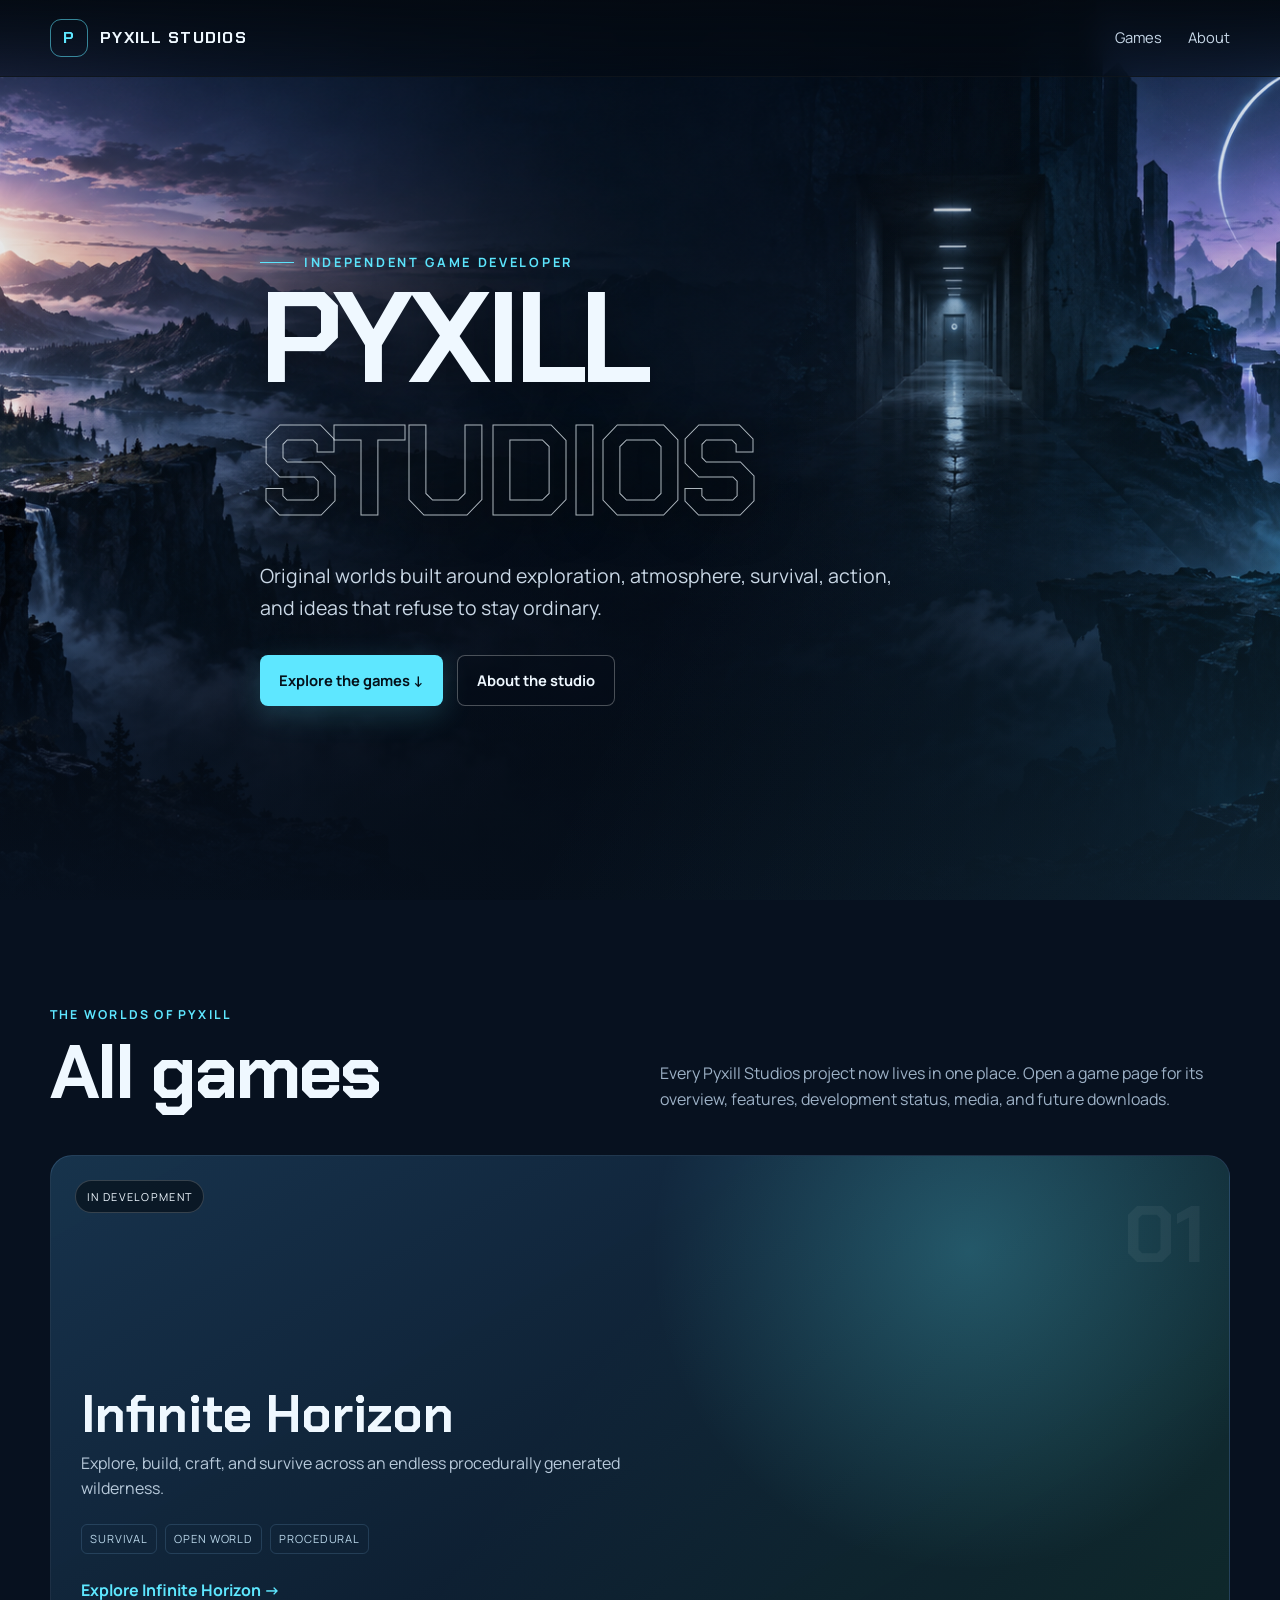
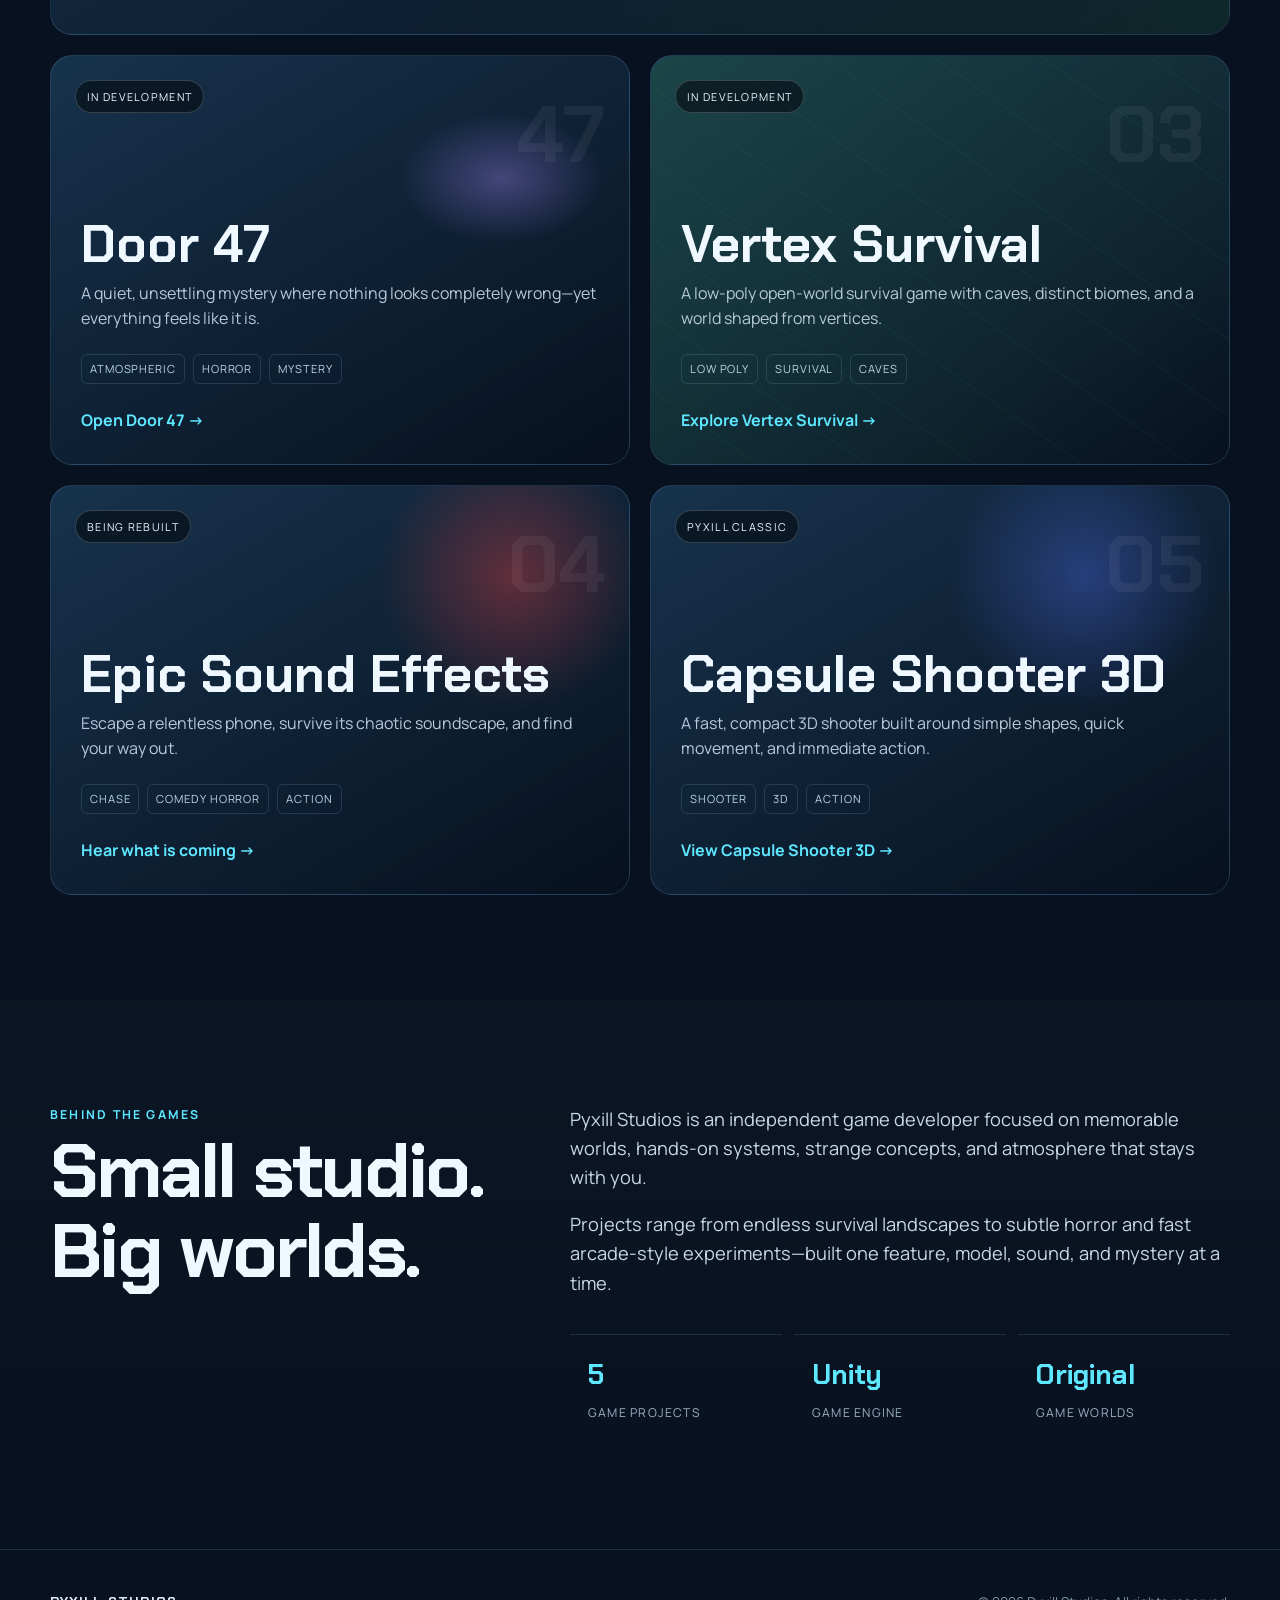
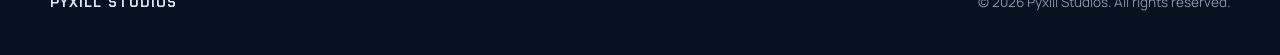
==== index.html @ edc01e5e "Add files via upload" ====
<!doctype html><html lang="en"><head><meta charset="utf-8"><meta name="viewport" content="width=device-width,initial-scale=1"><meta name="theme-color" content="#07111f"><meta name="description" content="Pyxill Studios — original indie games and strange new worlds."><title>Pyxill Studios — Indie Games</title><link rel="preconnect" href="https://fonts.googleapis.com"><link rel="preconnect" href="https://fonts.gstatic.com" crossorigin><link href="https://fonts.googleapis.com/css2?family=Chakra+Petch:wght@500;600;700&family=Manrope:wght@400;500;600;700&display=swap" rel="stylesheet"><link rel="stylesheet" href="styles.css"></head>
<body><a class="skip" href="#games">Skip to games</a><nav><div class="wrap nav-inner"><a class="brand" href="./"><span class="mark">P</span> PYXILL STUDIOS</a><button class="menu-button" aria-expanded="false">☰</button><div class="nav-links"><a href="#games">Games</a><a href="#about">About</a></div></div></nav>
<header class="hero" id="top"><div class="wrap hero-content"><div class="eyebrow">Independent game developer</div><h1>PYXILL <span>STUDIOS</span></h1><p class="intro">Original worlds built around exploration, atmosphere, survival, action, and ideas that refuse to stay ordinary.</p><div class="actions"><a class="button primary" href="#games">Explore the games ↓</a><a class="button secondary" href="#about">About the studio</a></div></div></header>
<main><section id="games"><div class="wrap"><div class="section-head reveal"><div><div class="kicker">The worlds of Pyxill</div><h2>All games</h2></div><p>Every Pyxill Studios project now lives in one place. Open a game page for its overview, features, development status, media, and future downloads.</p></div><div class="game-grid">
<article class="game-card horizon reveal"><span class="status">In development</span><span class="game-no">01</span><h3>Infinite Horizon</h3><p>Explore, build, craft, and survive across an endless procedurally generated wilderness.</p><div class="tags"><span>Survival</span><span>Open world</span><span>Procedural</span></div><a class="card-link" href="Infinite-Horizon/">Explore Infinite Horizon →</a></article>
<article class="game-card door reveal"><span class="status">In development</span><span class="game-no">47</span><h3>Door 47</h3><p>A quiet, unsettling mystery where nothing looks completely wrong—yet everything feels like it is.</p><div class="tags"><span>Atmospheric</span><span>Horror</span><span>Mystery</span></div><a class="card-link" href="Door-47/">Open Door 47 →</a></article>
<article class="game-card vertex reveal"><span class="status">In development</span><span class="game-no">03</span><h3>Vertex Survival</h3><p>A low-poly open-world survival game with caves, distinct biomes, and a world shaped from vertices.</p><div class="tags"><span>Low poly</span><span>Survival</span><span>Caves</span></div><a class="card-link" href="Vertex-Survival/">Explore Vertex Survival →</a></article>
<article class="game-card effects reveal"><span class="status">Being rebuilt</span><span class="game-no">04</span><h3>Epic Sound Effects</h3><p>Escape a relentless phone, survive its chaotic soundscape, and find your way out.</p><div class="tags"><span>Chase</span><span>Comedy horror</span><span>Action</span></div><a class="card-link" href="Epic-Sound-Effects/">Hear what is coming →</a></article>
<article class="game-card capsule reveal"><span class="status">Pyxill classic</span><span class="game-no">05</span><h3>Capsule Shooter 3D</h3><p>A fast, compact 3D shooter built around simple shapes, quick movement, and immediate action.</p><div class="tags"><span>Shooter</span><span>3D</span><span>Action</span></div><a class="card-link" href="Capsule-Shooter-3D/">View Capsule Shooter 3D →</a></article>
</div></div></section><section class="about" id="about"><div class="wrap about-grid"><div class="reveal"><div class="kicker">Behind the games</div><h2>Small studio.<br>Big worlds.</h2></div><div class="about-copy reveal"><p>Pyxill Studios is an independent game developer focused on memorable worlds, hands-on systems, strange concepts, and atmosphere that stays with you.</p><p>Projects range from endless survival landscapes to subtle horror and fast arcade-style experiments—built one feature, model, sound, and mystery at a time.</p><div class="stats"><div class="stat"><strong>5</strong><span>Game projects</span></div><div class="stat"><strong>Unity</strong><span>Game engine</span></div><div class="stat"><strong>Original</strong><span>Game worlds</span></div></div></div></div></section></main>
<footer><div class="wrap footer-inner"><div class="footer-brand">PYXILL STUDIOS</div><div>© <span data-year></span> Pyxill Studios. All rights reserved.</div></div></footer><script src="script.js"></script></body></html>
---- styles.css ----
:root{--ink:#eff8ff;--muted:#9db1c6;--line:rgba(141,205,255,.16);--navy:#07111f;--max:1180px;--accent:#5ee7ff;--accent-rgb:94,231,255}*{box-sizing:border-box}html{scroll-behavior:smooth}body{margin:0;background:var(--navy);color:var(--ink);font-family:Manrope,system-ui,sans-serif;line-height:1.6;overflow-x:hidden}a{color:inherit}.wrap{width:min(calc(100% - 40px),var(--max));margin:auto}.skip{position:fixed;left:16px;top:-60px;z-index:99;background:#fff;color:#07111f;padding:10px 14px;border-radius:8px}.skip:focus{top:12px}nav{position:fixed;inset:0 0 auto;z-index:20;background:linear-gradient(180deg,rgba(4,10,18,.94),rgba(4,10,18,.5));backdrop-filter:blur(12px);border-bottom:1px solid rgba(255,255,255,.04)}.nav-inner{min-height:76px;display:flex;align-items:center;justify-content:space-between}.brand{display:flex;align-items:center;gap:12px;text-decoration:none;font-family:"Chakra Petch";font-weight:700;letter-spacing:.08em}.mark{display:grid;place-items:center;width:38px;height:38px;border:1px solid rgba(var(--accent-rgb),.55);border-radius:11px;color:var(--accent)}.nav-links{display:flex;gap:26px}.nav-links a{text-decoration:none;color:#c7d7e7;font-size:.92rem}.nav-links a:hover{color:var(--accent)}.menu-button{display:none;color:white;background:none;border:1px solid var(--line);border-radius:8px;padding:7px 10px;font-size:1.1rem}.hero{min-height:760px;height:100svh;display:grid;align-items:end;position:relative;background-image:linear-gradient(90deg,rgba(4,10,18,.08),rgba(4,10,18,.34) 38%,rgba(4,10,18,.08)),linear-gradient(0deg,#07111f 0%,transparent 48%),url('assets/pyxill-hero.png');background-size:cover;background-position:center}.hero:after{content:"";position:absolute;inset:0;background:linear-gradient(115deg,transparent 55%,rgba(var(--accent-rgb),.08));pointer-events:none}.hero-content{position:relative;z-index:2;padding:150px 0 11vh;max-width:760px}.eyebrow{display:inline-flex;align-items:center;gap:10px;text-transform:uppercase;letter-spacing:.21em;color:var(--accent);font-size:.8rem;font-weight:700}.eyebrow:before{content:"";width:34px;height:1px;background:var(--accent);box-shadow:0 0 10px var(--accent)}h1,h2,h3{font-family:"Chakra Petch";line-height:1.04;margin:0}h1{font-size:clamp(4rem,10vw,8.8rem);letter-spacing:-.045em;text-shadow:0 4px 40px rgba(0,0,0,.5)}h1 span{display:block;color:transparent;-webkit-text-stroke:1px rgba(239,248,255,.72)}.intro{max-width:650px;font-size:clamp(1rem,2vw,1.22rem);color:#c9d7e5;margin:22px 0 32px}.actions{display:flex;gap:14px;flex-wrap:wrap}.button{display:inline-flex;align-items:center;gap:12px;border-radius:8px;padding:13px 19px;text-decoration:none;font-weight:700;font-size:.92rem;transition:.2s}.button.primary{background:var(--accent);color:#041019;box-shadow:0 8px 30px rgba(var(--accent-rgb),.2)}.button.primary:hover{transform:translateY(-2px)}.button.secondary{border:1px solid rgba(255,255,255,.28);background:rgba(5,13,24,.44)}.button.secondary:hover{border-color:var(--accent);color:var(--accent)}section{padding:105px 0}.section-head{display:grid;grid-template-columns:1fr 1fr;gap:40px;align-items:end;margin-bottom:42px}.kicker{color:var(--accent);text-transform:uppercase;letter-spacing:.18em;font-size:.77rem;font-weight:700;margin-bottom:8px}.section-head h2,.about h2{font-size:clamp(2.6rem,6vw,5rem);letter-spacing:-.035em}.section-head p{color:var(--muted);margin:0;max-width:550px}.game-grid{display:grid;grid-template-columns:repeat(2,1fr);gap:20px}.game-card{position:relative;min-height:410px;padding:30px;border:1px solid var(--line);border-radius:22px;overflow:hidden;display:flex;flex-direction:column;justify-content:flex-end;background:linear-gradient(150deg,rgba(26,56,83,.88),rgba(7,17,31,.96));isolation:isolate}.game-card:first-child{grid-column:span 2;min-height:480px}.game-card:before{content:"";position:absolute;inset:0;z-index:-2;background:radial-gradient(circle at 78% 20%,rgba(94,231,255,.25),transparent 32%),linear-gradient(125deg,transparent 45%,rgba(74,222,128,.11))}.game-card.door:before{background:radial-gradient(ellipse at 78% 30%,rgba(167,139,250,.35),transparent 16%)}.game-card.vertex:before{background:linear-gradient(135deg,rgba(38,110,63,.3),transparent),repeating-linear-gradient(35deg,transparent 0 60px,rgba(89,255,144,.035) 61px 62px)}.game-card.effects:before{background:radial-gradient(circle at 80% 22%,rgba(255,68,68,.34),transparent 24%)}.game-card.capsule:before{background:radial-gradient(circle at 75% 22%,rgba(85,116,255,.34),transparent 25%)}.status{position:absolute;top:24px;left:24px;border:1px solid rgba(255,255,255,.18);background:rgba(4,10,18,.6);padding:7px 11px;border-radius:999px;text-transform:uppercase;letter-spacing:.12em;font-size:.68rem}.game-no{position:absolute;right:24px;top:15px;font-family:"Chakra Petch";font-size:5rem;font-weight:700;color:rgba(255,255,255,.055)}.game-card h3{font-size:clamp(2.1rem,4vw,4rem);margin-bottom:10px}.game-card p{max-width:600px;color:#b7c9da;margin:0 0 22px}.tags{display:flex;gap:8px;flex-wrap:wrap;margin-bottom:24px}.tags span{font-size:.7rem;letter-spacing:.08em;text-transform:uppercase;color:#b9d6e9;border:1px solid var(--line);border-radius:6px;padding:5px 8px}.card-link{text-decoration:none;font-weight:700;color:var(--accent);align-self:flex-start}.card-link:hover{text-decoration:underline;text-underline-offset:5px}.about{background:linear-gradient(180deg,rgba(255,255,255,.018),transparent)}.about-grid{display:grid;grid-template-columns:.8fr 1.2fr;gap:80px}.about-copy{font-size:1.14rem;color:#c7d7e6}.about-copy p:first-child{margin-top:0}.stats{display:grid;grid-template-columns:repeat(3,1fr);gap:12px;margin-top:36px}.stat{padding:18px;border-top:1px solid var(--line)}.stat strong{display:block;font-family:"Chakra Petch";font-size:1.7rem;color:var(--accent)}.stat span{font-size:.76rem;color:var(--muted);text-transform:uppercase;letter-spacing:.1em}.game-page.door-theme{--accent:#b49bff;--accent-rgb:180,155,255}.game-page.vertex-theme{--accent:#65ef8d;--accent-rgb:101,239,141}.game-page.effects-theme{--accent:#ff765f;--accent-rgb:255,118,95}.game-page.capsule-theme{--accent:#82a1ff;--accent-rgb:130,161,255}.game-hero{min-height:720px;padding:170px 0 90px;display:flex;align-items:end;position:relative;overflow:hidden;background:radial-gradient(circle at 77% 32%,rgba(var(--accent-rgb),.25),transparent 26%),linear-gradient(135deg,#0c2033,#07111f 55%)}.game-hero:before{content:"";position:absolute;inset:0;background:repeating-linear-gradient(90deg,transparent 0 88px,rgba(255,255,255,.025) 89px 90px);mask-image:linear-gradient(to bottom,black,transparent)}.game-hero-content{position:relative;z-index:1;max-width:850px}.crumbs{font-size:.8rem;color:var(--muted);margin-bottom:35px}.crumbs a{text-decoration:none}.crumbs a:hover{color:var(--accent)}.game-hero h1{font-size:clamp(3.6rem,9vw,8rem)}.game-hero .lede{font-size:clamp(1.05rem,2vw,1.35rem);color:#c6d7e7;max-width:720px;margin:22px 0 30px}.status-row{display:flex;gap:10px;flex-wrap:wrap}.pill{padding:7px 11px;border:1px solid rgba(var(--accent-rgb),.32);color:var(--accent);border-radius:999px;font-size:.72rem;letter-spacing:.1em;text-transform:uppercase;background:rgba(5,13,24,.45)}.content-grid{display:grid;grid-template-columns:1.3fr .7fr;gap:55px}.prose h2,.feature-section h2,.media-section h2{font-size:clamp(2.4rem,5vw,4.4rem);margin-bottom:24px}.prose p{color:#bdcede;font-size:1.08rem}.info-panel{border:1px solid var(--line);border-radius:18px;padding:25px;background:rgba(255,255,255,.02)}.info-row{padding:15px 0;border-bottom:1px solid var(--line)}.info-row:last-child{border:0}.info-row span{display:block;color:var(--muted);font-size:.72rem;text-transform:uppercase;letter-spacing:.12em}.info-row strong{display:block;margin-top:4px;font-family:"Chakra Petch";font-size:1.15rem}.features{display:grid;grid-template-columns:repeat(3,1fr);gap:16px}.feature{border:1px solid var(--line);border-radius:16px;padding:24px;background:linear-gradient(145deg,rgba(var(--accent-rgb),.07),rgba(255,255,255,.015))}.feature .num{color:var(--accent);font-family:"Chakra Petch";font-weight:700}.feature h3{font-size:1.45rem;margin:22px 0 10px}.feature p{color:var(--muted);margin:0}.media-placeholder{min-height:280px;border:1px dashed rgba(var(--accent-rgb),.35);border-radius:20px;display:grid;place-items:center;text-align:center;color:var(--muted);padding:30px;background:rgba(var(--accent-rgb),.03)}.media-placeholder strong{display:block;color:var(--ink);font-family:"Chakra Petch";font-size:1.5rem}.download-box{border:1px solid var(--line);border-radius:20px;padding:34px;display:flex;align-items:center;justify-content:space-between;gap:30px;background:linear-gradient(100deg,rgba(var(--accent-rgb),.1),rgba(255,255,255,.015))}.download-box h2{font-size:clamp(2rem,4vw,3.5rem)}.download-box p{color:var(--muted);margin:8px 0 0}footer{border-top:1px solid var(--line);padding:42px 0}.footer-inner{display:flex;justify-content:space-between;gap:24px;color:#8096a9;font-size:.85rem}.footer-brand{color:#d9e8f5;font-family:"Chakra Petch";font-weight:700;letter-spacing:.08em}.reveal{opacity:0;transform:translateY(24px);transition:opacity .7s,transform .7s}.reveal.visible{opacity:1;transform:none}@media(max-width:800px){.menu-button{display:block}.nav-links{display:none;position:absolute;top:76px;left:20px;right:20px;padding:18px;flex-direction:column;align-items:flex-start;border:1px solid var(--line);border-radius:12px;background:#07111f}.nav-links.open{display:flex}.hero{min-height:680px;background-position:58% center}.section-head,.about-grid,.content-grid{grid-template-columns:1fr;gap:25px}.game-grid{grid-template-columns:1fr}.game-card:first-child{grid-column:auto}.features,.stats{grid-template-columns:1fr}.download-box,.footer-inner{align-items:flex-start;flex-direction:column}section{padding:76px 0}.game-hero{min-height:650px;padding-top:145px}}@media(prefers-reduced-motion:reduce){html{scroll-behavior:auto}.reveal{opacity:1;transform:none;transition:none}}
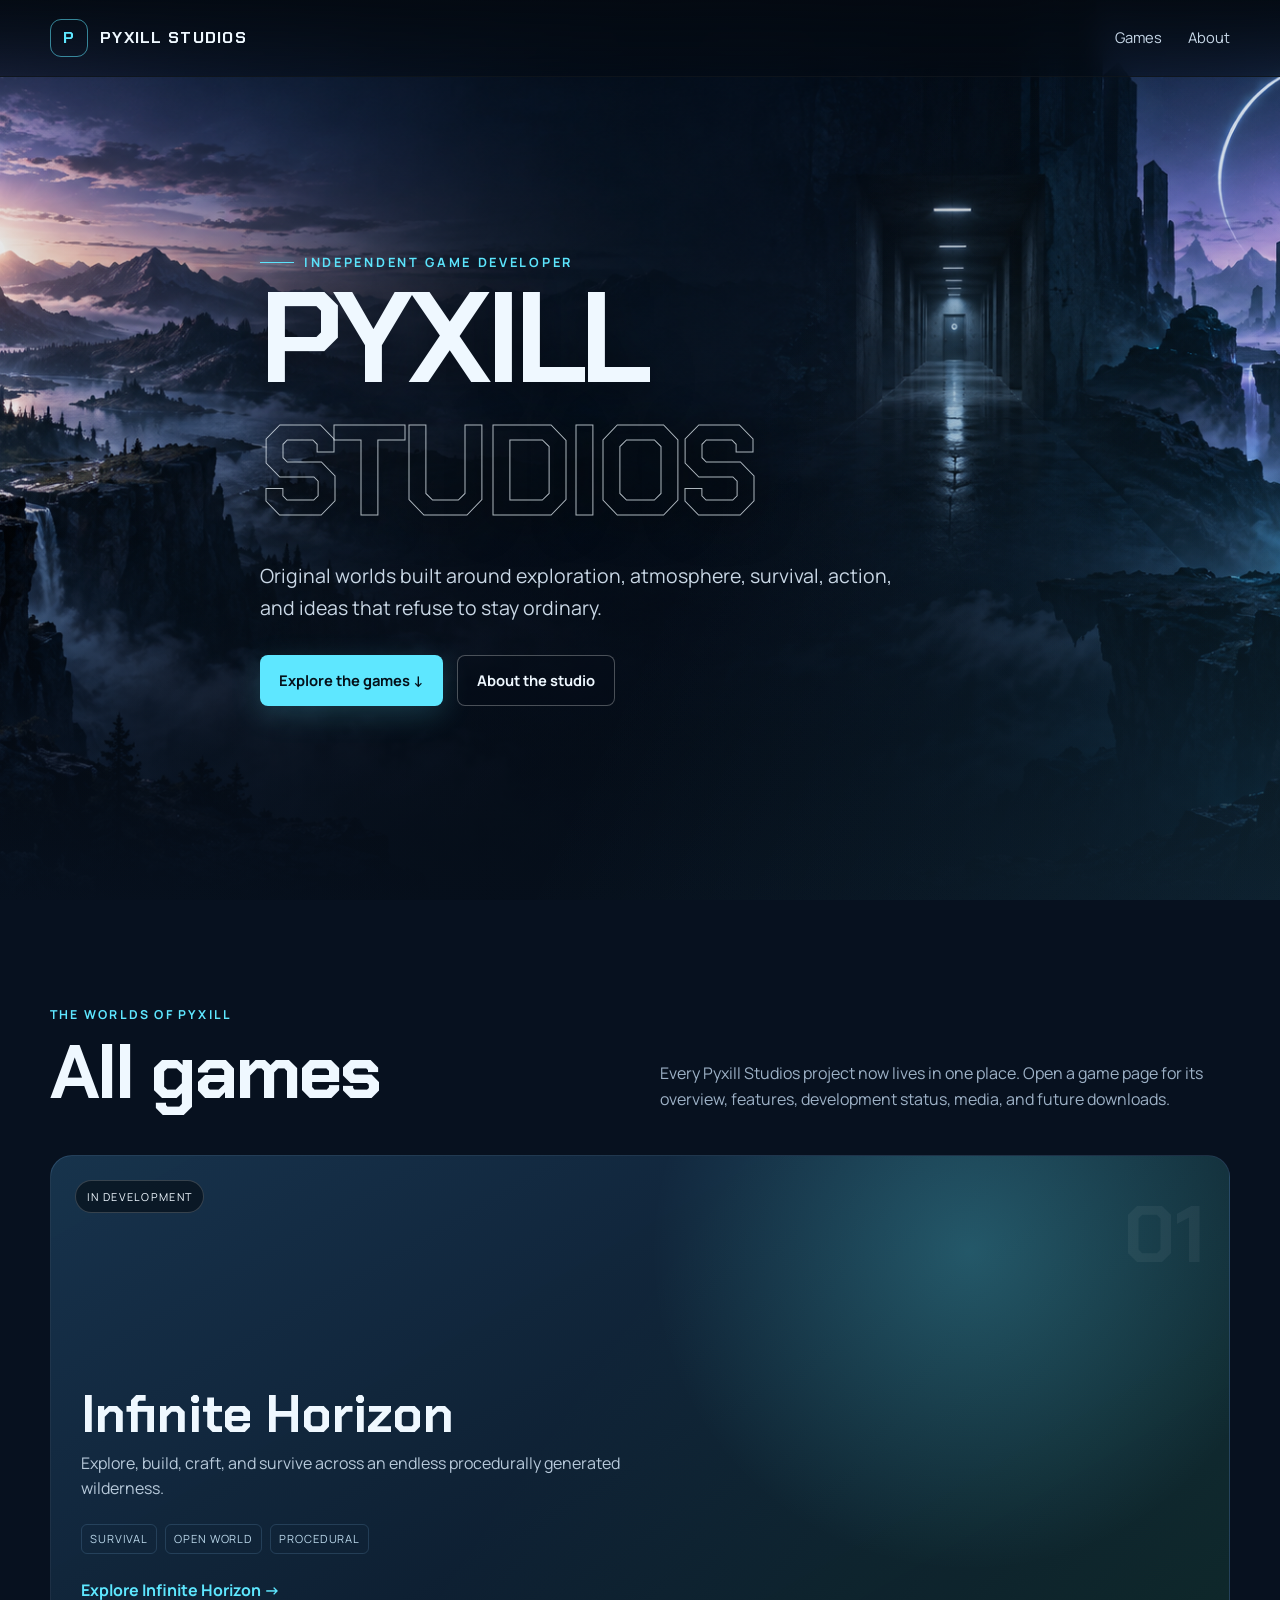
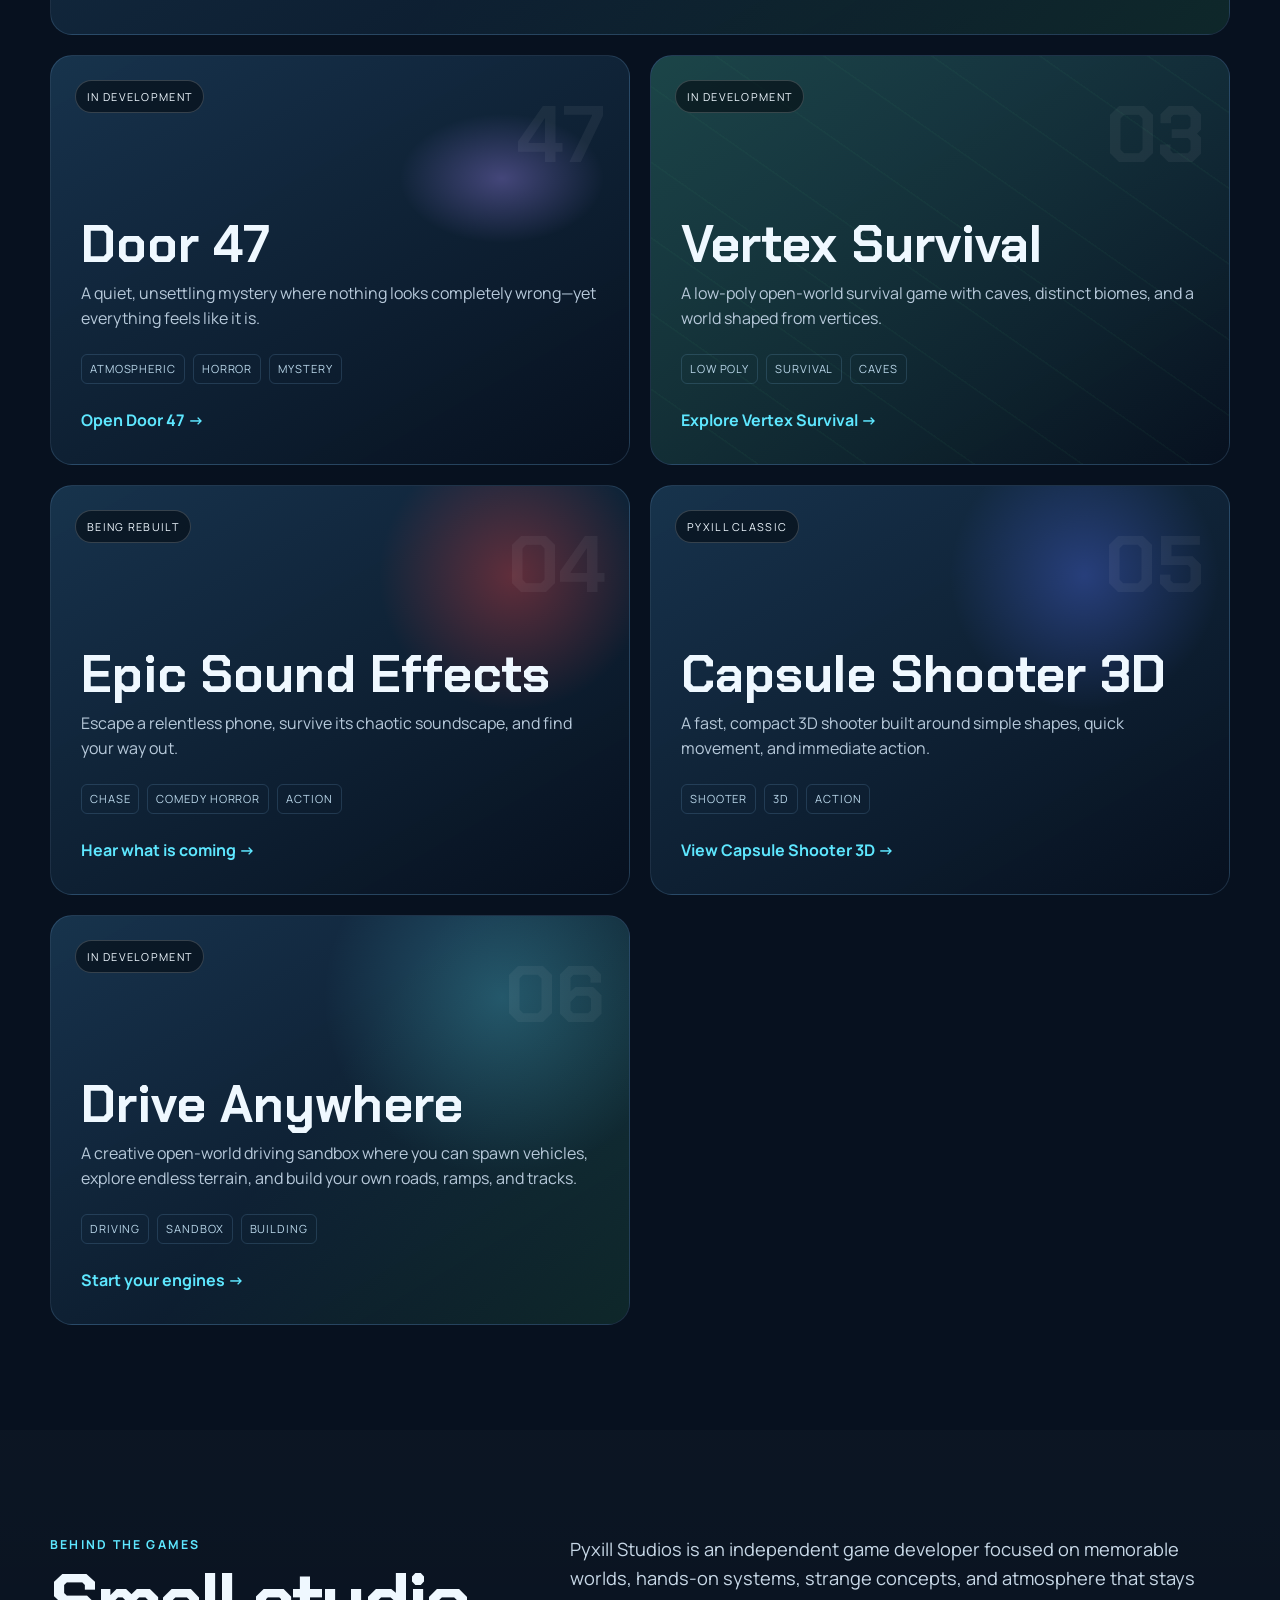
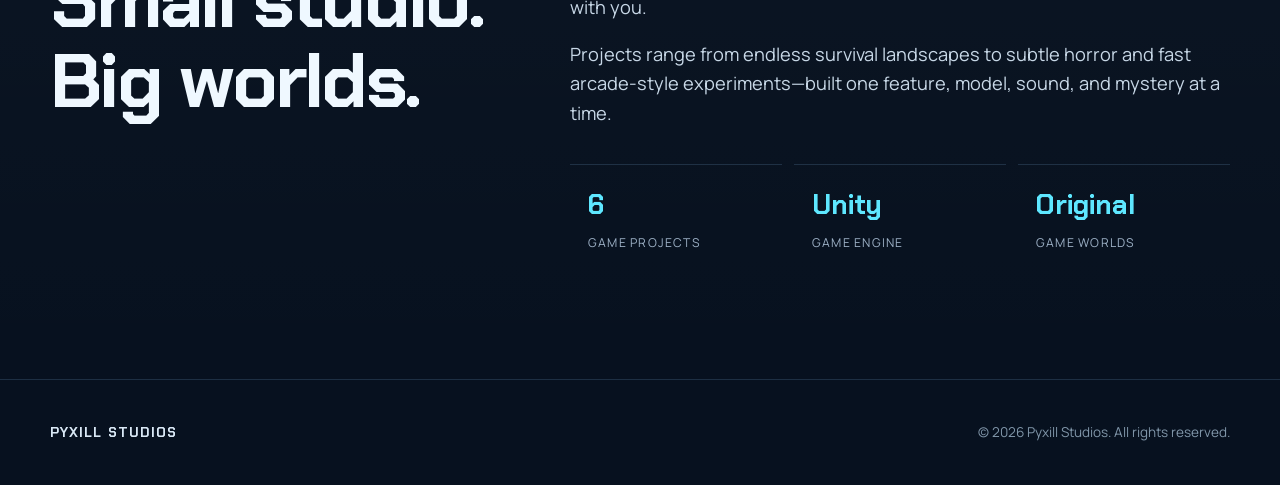
==== commit ab4c664e: "Add Drive Anywhere to game lineup" ====
--- a/index.html
+++ b/index.html
@@ -7,5 +7,6 @@
 <article class="game-card vertex reveal"><span class="status">In development</span><span class="game-no">03</span><h3>Vertex Survival</h3><p>A low-poly open-world survival game with caves, distinct biomes, and a world shaped from vertices.</p><div class="tags"><span>Low poly</span><span>Survival</span><span>Caves</span></div><a class="card-link" href="Vertex-Survival/">Explore Vertex Survival →</a></article>
 <article class="game-card effects reveal"><span class="status">Being rebuilt</span><span class="game-no">04</span><h3>Epic Sound Effects</h3><p>Escape a relentless phone, survive its chaotic soundscape, and find your way out.</p><div class="tags"><span>Chase</span><span>Comedy horror</span><span>Action</span></div><a class="card-link" href="Epic-Sound-Effects/">Hear what is coming →</a></article>
 <article class="game-card capsule reveal"><span class="status">Pyxill classic</span><span class="game-no">05</span><h3>Capsule Shooter 3D</h3><p>A fast, compact 3D shooter built around simple shapes, quick movement, and immediate action.</p><div class="tags"><span>Shooter</span><span>3D</span><span>Action</span></div><a class="card-link" href="Capsule-Shooter-3D/">View Capsule Shooter 3D →</a></article>
-</div></div></section><section class="about" id="about"><div class="wrap about-grid"><div class="reveal"><div class="kicker">Behind the games</div><h2>Small studio.<br>Big worlds.</h2></div><div class="about-copy reveal"><p>Pyxill Studios is an independent game developer focused on memorable worlds, hands-on systems, strange concepts, and atmosphere that stays with you.</p><p>Projects range from endless survival landscapes to subtle horror and fast arcade-style experiments—built one feature, model, sound, and mystery at a time.</p><div class="stats"><div class="stat"><strong>5</strong><span>Game projects</span></div><div class="stat"><strong>Unity</strong><span>Game engine</span></div><div class="stat"><strong>Original</strong><span>Game worlds</span></div></div></div></div></section></main>
+<article class="game-card drive reveal"><span class="status">In development</span><span class="game-no">06</span><h3>Drive Anywhere</h3><p>A creative open-world driving sandbox where you can spawn vehicles, explore endless terrain, and build your own roads, ramps, and tracks.</p><div class="tags"><span>Driving</span><span>Sandbox</span><span>Building</span></div><a class="card-link" href="Drive-Anywhere/">Start your engines →</a></article>
+</div></div></section><section class="about" id="about"><div class="wrap about-grid"><div class="reveal"><div class="kicker">Behind the games</div><h2>Small studio.<br>Big worlds.</h2></div><div class="about-copy reveal"><p>Pyxill Studios is an independent game developer focused on memorable worlds, hands-on systems, strange concepts, and atmosphere that stays with you.</p><p>Projects range from endless survival landscapes to subtle horror and fast arcade-style experiments—built one feature, model, sound, and mystery at a time.</p><div class="stats"><div class="stat"><strong>6</strong><span>Game projects</span></div><div class="stat"><strong>Unity</strong><span>Game engine</span></div><div class="stat"><strong>Original</strong><span>Game worlds</span></div></div></div></div></section></main>
 <footer><div class="wrap footer-inner"><div class="footer-brand">PYXILL STUDIOS</div><div>© <span data-year></span> Pyxill Studios. All rights reserved.</div></div></footer><script src="script.js"></script></body></html>
